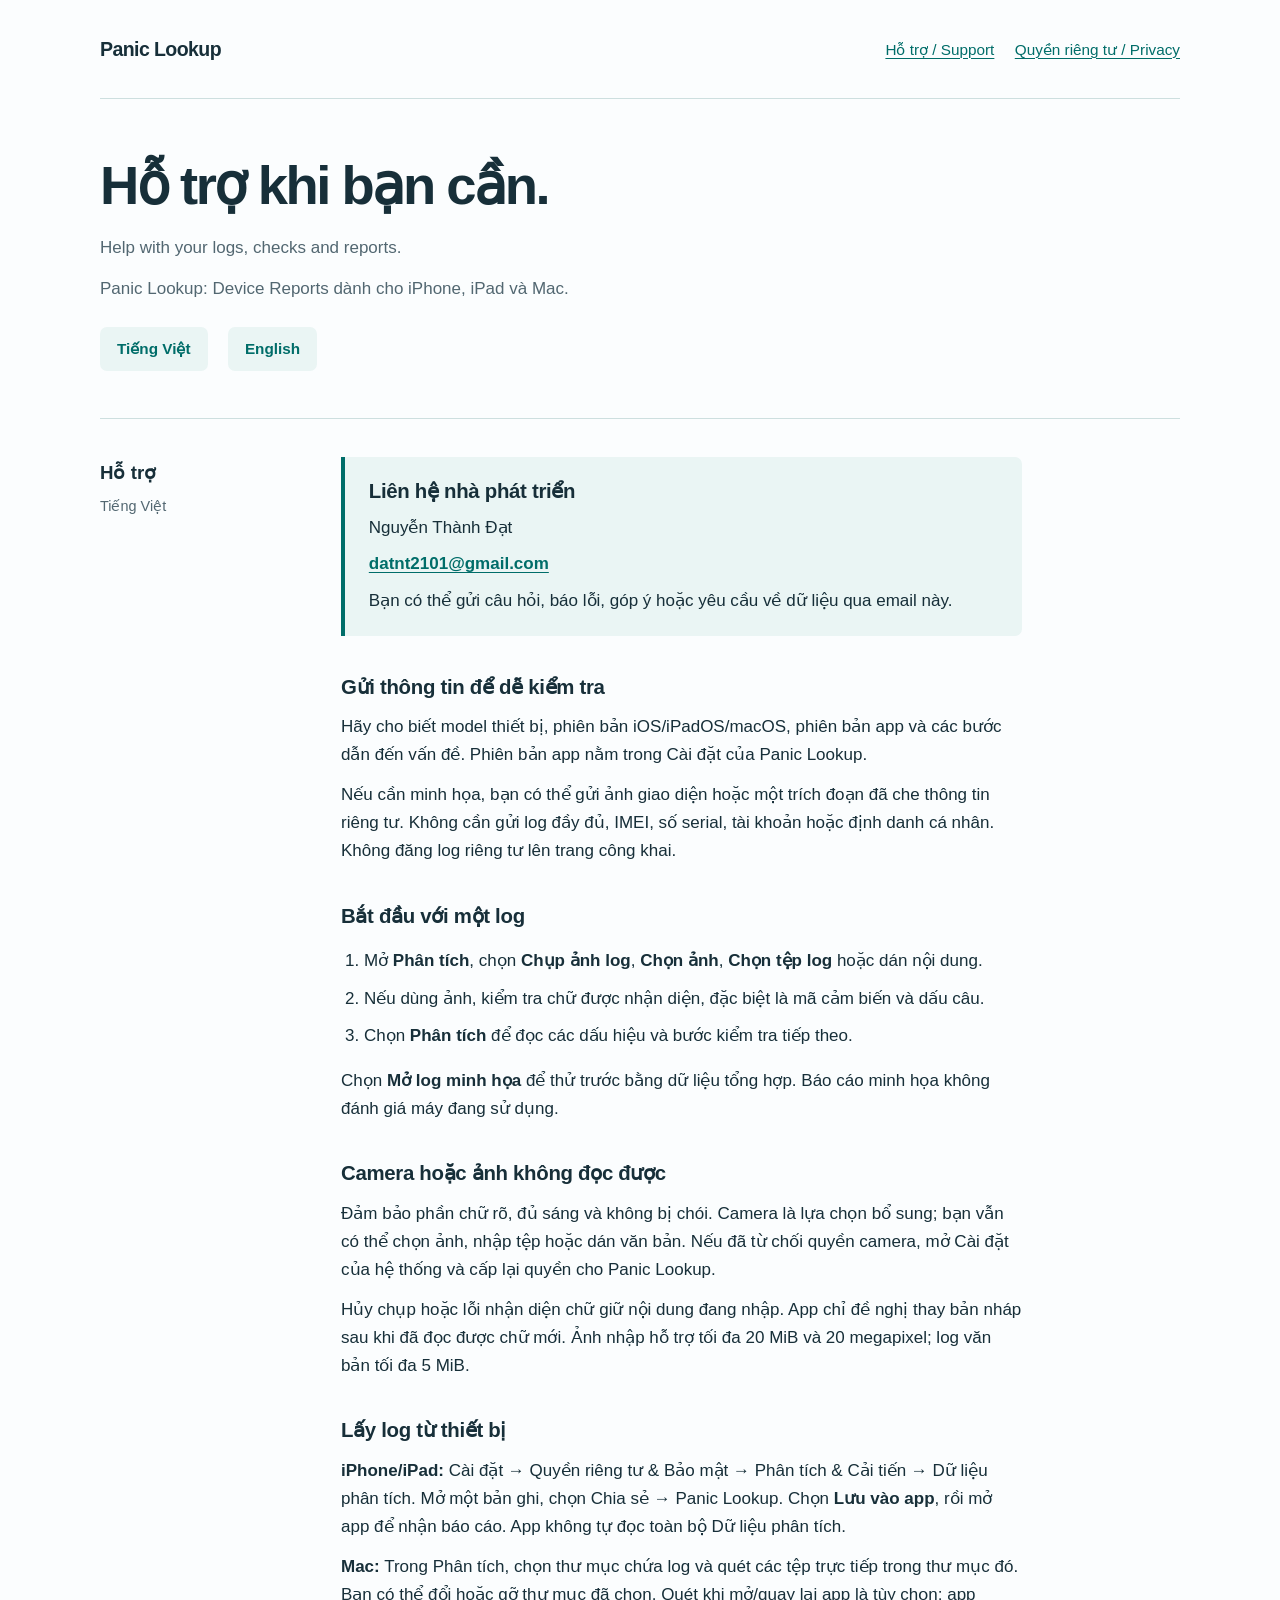
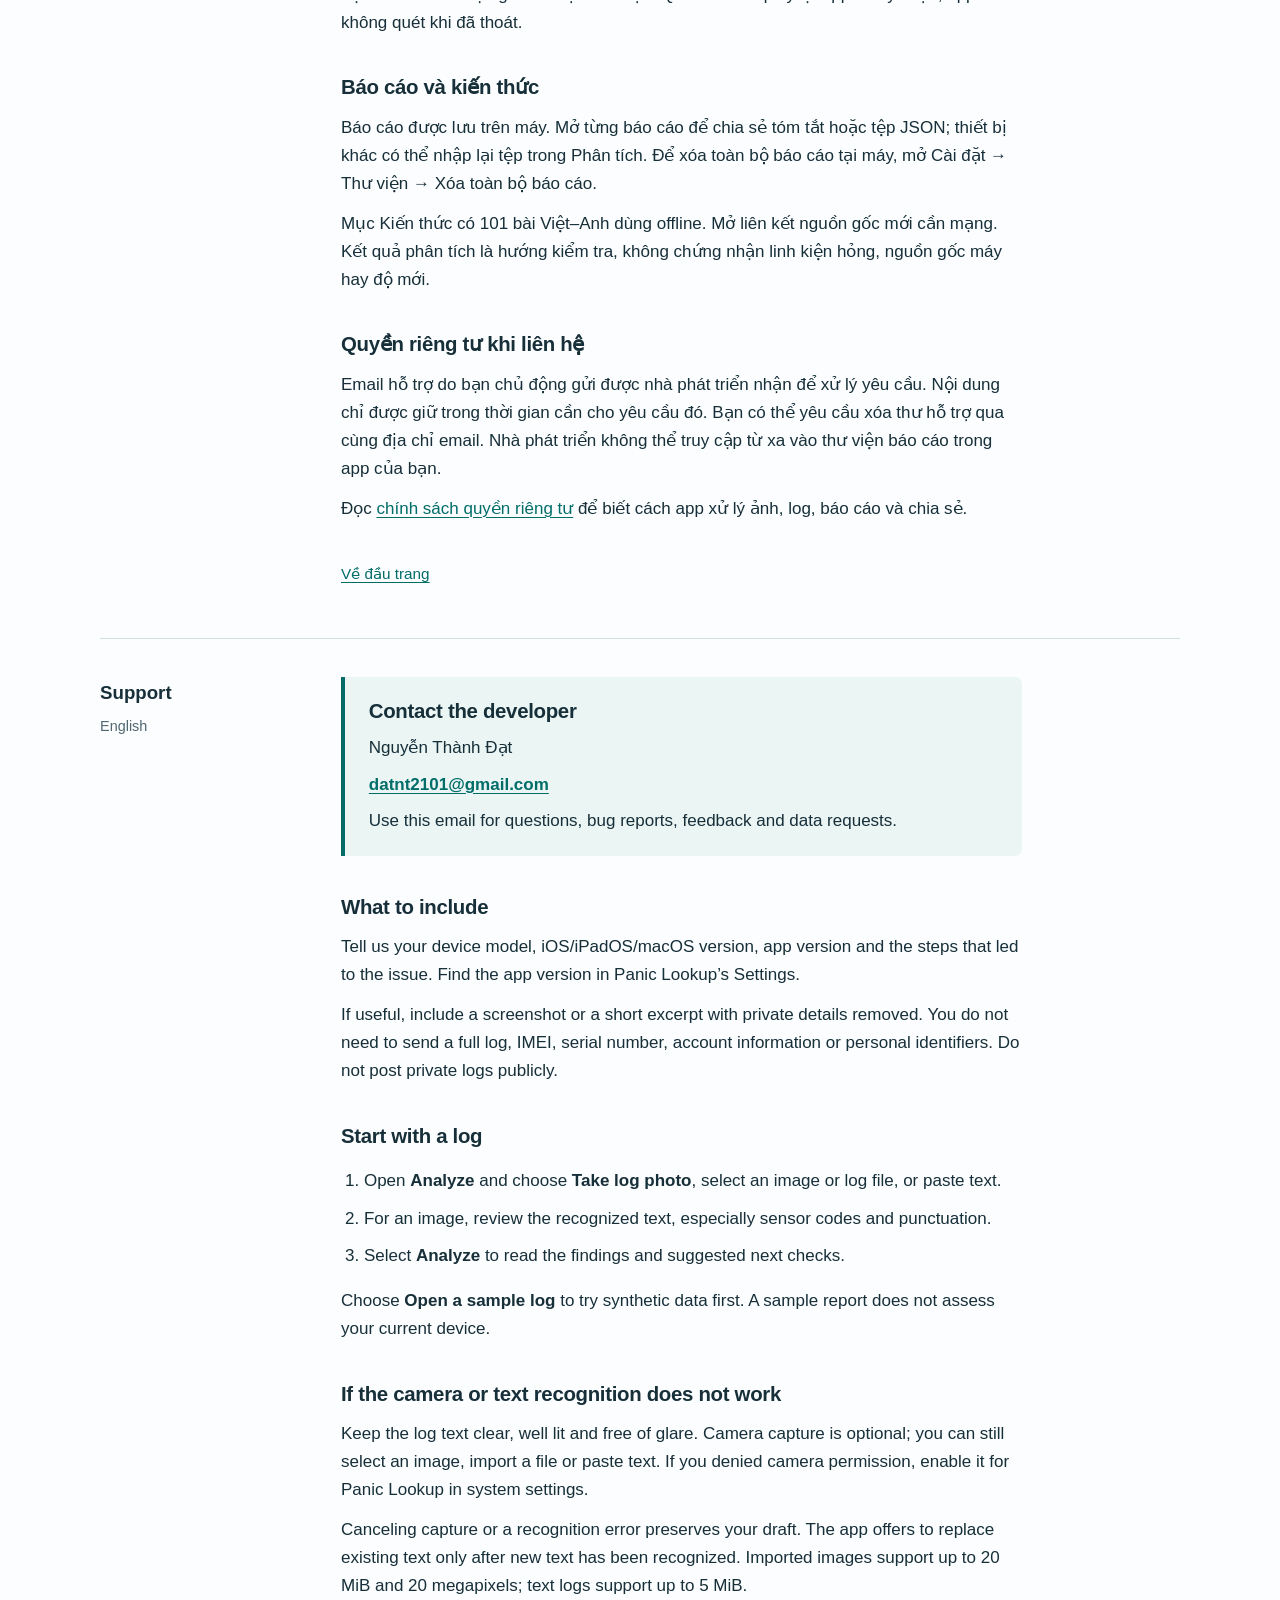
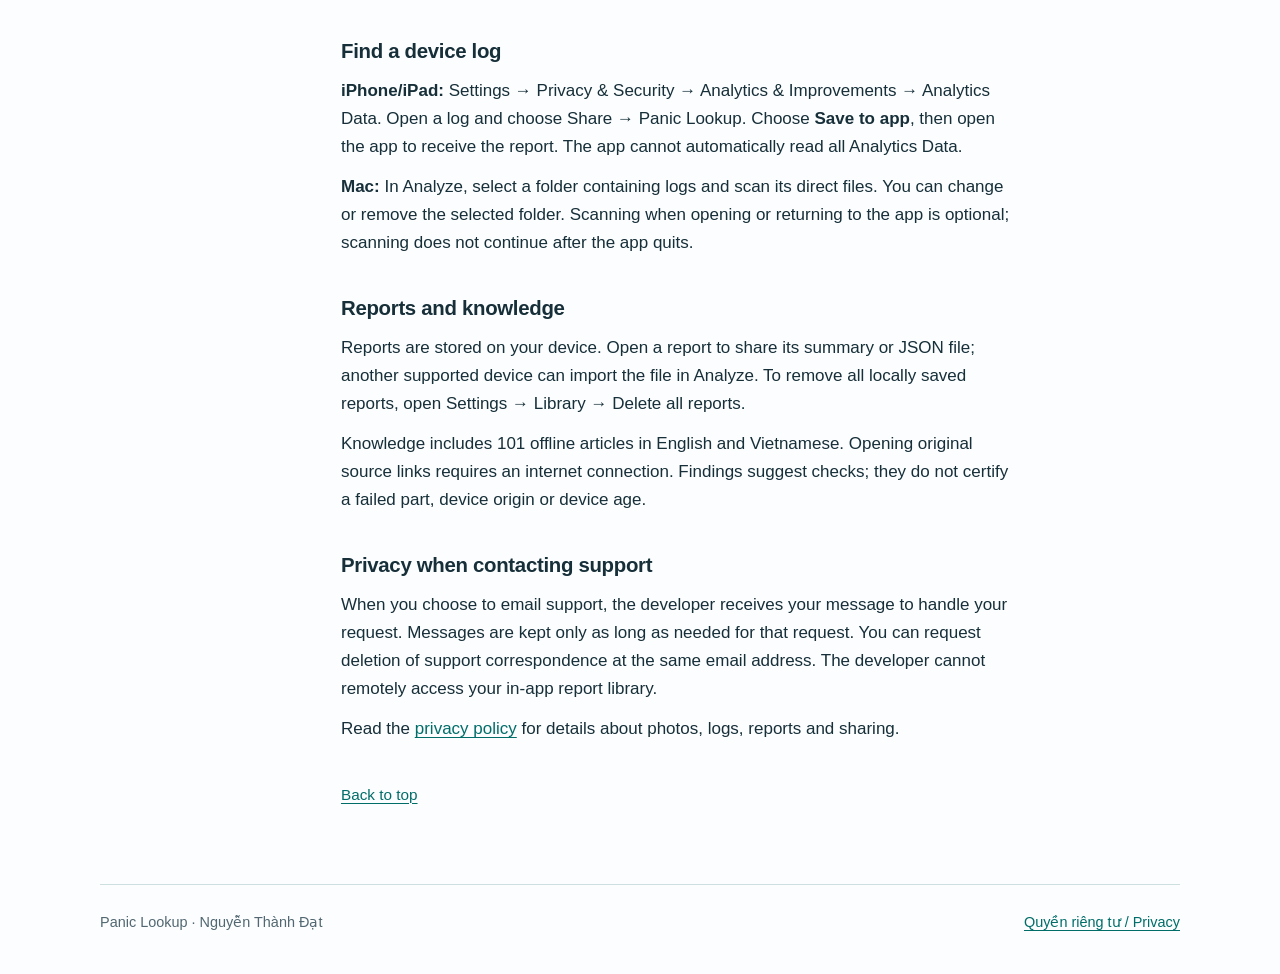
==== index.html @ 0c891363 "Publish app support and privacy policy" ====
<!doctype html>
<html lang="vi">
<head>
<meta charset="utf-8"><meta name="viewport" content="width=device-width,initial-scale=1">
<meta name="description" content="Hỗ trợ Panic Lookup cho iPhone, iPad và Mac. Help with local log analysis, camera OCR and device reports.">
<meta name="color-scheme" content="light dark">
<title>Panic Lookup — Hỗ trợ / Support</title>
<link rel="stylesheet" href="style.css">
</head>
<body id="top">
<a class="skip-link" href="#content">Đến nội dung / Skip to content</a>
<header class="site-header"><a class="brand" href="index.html">Panic Lookup</a><nav aria-label="Trang / Pages"><a href="index.html" aria-current="page">Hỗ trợ / Support</a><a href="privacy.html">Quyền riêng tư / Privacy</a></nav></header>
<main id="content">
<div class="intro"><h1>Hỗ trợ khi bạn cần.</h1><p lang="en">Help with your logs, checks and reports.</p><p>Panic Lookup: Device Reports dành cho iPhone, iPad và Mac.</p></div>
<nav class="languages" aria-label="Ngôn ngữ / Language"><a href="#vi" lang="vi" hreflang="vi">Tiếng Việt</a><a href="#en" lang="en" hreflang="en">English</a></nav>
<article class="document" id="vi" lang="vi" aria-labelledby="vi-title">
<div class="document-label"><h2 id="vi-title">Hỗ trợ</h2><p>Tiếng Việt</p></div>
<div class="document-content">
<section class="contact"><h3>Liên hệ nhà phát triển</h3><p>Nguyễn Thành Đạt</p><p><a href="mailto:datnt2101@gmail.com?subject=Panic%20Lookup%20support">datnt2101@gmail.com</a></p><p>Bạn có thể gửi câu hỏi, báo lỗi, góp ý hoặc yêu cầu về dữ liệu qua email này.</p></section>
<section><h3>Gửi thông tin để dễ kiểm tra</h3><p>Hãy cho biết model thiết bị, phiên bản iOS/iPadOS/macOS, phiên bản app và các bước dẫn đến vấn đề. Phiên bản app nằm trong Cài đặt của Panic Lookup.</p><p>Nếu cần minh họa, bạn có thể gửi ảnh giao diện hoặc một trích đoạn đã che thông tin riêng tư. Không cần gửi log đầy đủ, IMEI, số serial, tài khoản hoặc định danh cá nhân. Không đăng log riêng tư lên trang công khai.</p></section>
<section><h3>Bắt đầu với một log</h3><ol><li>Mở <strong>Phân tích</strong>, chọn <strong>Chụp ảnh log</strong>, <strong>Chọn ảnh</strong>, <strong>Chọn tệp log</strong> hoặc dán nội dung.</li><li>Nếu dùng ảnh, kiểm tra chữ được nhận diện, đặc biệt là mã cảm biến và dấu câu.</li><li>Chọn <strong>Phân tích</strong> để đọc các dấu hiệu và bước kiểm tra tiếp theo.</li></ol><p>Chọn <strong>Mở log minh họa</strong> để thử trước bằng dữ liệu tổng hợp. Báo cáo minh họa không đánh giá máy đang sử dụng.</p></section>
<section><h3>Camera hoặc ảnh không đọc được</h3><p>Đảm bảo phần chữ rõ, đủ sáng và không bị chói. Camera là lựa chọn bổ sung; bạn vẫn có thể chọn ảnh, nhập tệp hoặc dán văn bản. Nếu đã từ chối quyền camera, mở Cài đặt của hệ thống và cấp lại quyền cho Panic Lookup.</p><p>Hủy chụp hoặc lỗi nhận diện chữ giữ nội dung đang nhập. App chỉ đề nghị thay bản nháp sau khi đã đọc được chữ mới. Ảnh nhập hỗ trợ tối đa 20 MiB và 20 megapixel; log văn bản tối đa 5 MiB.</p></section>
<section><h3>Lấy log từ thiết bị</h3><p><strong>iPhone/iPad:</strong> Cài đặt → Quyền riêng tư &amp; Bảo mật → Phân tích &amp; Cải tiến → Dữ liệu phân tích. Mở một bản ghi, chọn Chia sẻ → Panic Lookup. Chọn <strong>Lưu vào app</strong>, rồi mở app để nhận báo cáo. App không tự đọc toàn bộ Dữ liệu phân tích.</p><p><strong>Mac:</strong> Trong Phân tích, chọn thư mục chứa log và quét các tệp trực tiếp trong thư mục đó. Bạn có thể đổi hoặc gỡ thư mục đã chọn. Quét khi mở/quay lại app là tùy chọn; app không quét khi đã thoát.</p></section>
<section><h3>Báo cáo và kiến thức</h3><p>Báo cáo được lưu trên máy. Mở từng báo cáo để chia sẻ tóm tắt hoặc tệp JSON; thiết bị khác có thể nhập lại tệp trong Phân tích. Để xóa toàn bộ báo cáo tại máy, mở Cài đặt → Thư viện → Xóa toàn bộ báo cáo.</p><p>Mục Kiến thức có 101 bài Việt–Anh dùng offline. Mở liên kết nguồn gốc mới cần mạng. Kết quả phân tích là hướng kiểm tra, không chứng nhận linh kiện hỏng, nguồn gốc máy hay độ mới.</p></section>
<section><h3>Quyền riêng tư khi liên hệ</h3><p>Email hỗ trợ do bạn chủ động gửi được nhà phát triển nhận để xử lý yêu cầu. Nội dung chỉ được giữ trong thời gian cần cho yêu cầu đó. Bạn có thể yêu cầu xóa thư hỗ trợ qua cùng địa chỉ email. Nhà phát triển không thể truy cập từ xa vào thư viện báo cáo trong app của bạn.</p><p>Đọc <a href="privacy.html#vi">chính sách quyền riêng tư</a> để biết cách app xử lý ảnh, log, báo cáo và chia sẻ.</p></section>
<a class="back-top" href="#top">Về đầu trang</a>
</div></article>
<article class="document" id="en" lang="en" aria-labelledby="en-title">
<div class="document-label"><h2 id="en-title">Support</h2><p>English</p></div>
<div class="document-content">
<section class="contact"><h3>Contact the developer</h3><p>Nguyễn Thành Đạt</p><p><a href="mailto:datnt2101@gmail.com?subject=Panic%20Lookup%20support">datnt2101@gmail.com</a></p><p>Use this email for questions, bug reports, feedback and data requests.</p></section>
<section><h3>What to include</h3><p>Tell us your device model, iOS/iPadOS/macOS version, app version and the steps that led to the issue. Find the app version in Panic Lookup’s Settings.</p><p>If useful, include a screenshot or a short excerpt with private details removed. You do not need to send a full log, IMEI, serial number, account information or personal identifiers. Do not post private logs publicly.</p></section>
<section><h3>Start with a log</h3><ol><li>Open <strong>Analyze</strong> and choose <strong>Take log photo</strong>, select an image or log file, or paste text.</li><li>For an image, review the recognized text, especially sensor codes and punctuation.</li><li>Select <strong>Analyze</strong> to read the findings and suggested next checks.</li></ol><p>Choose <strong>Open a sample log</strong> to try synthetic data first. A sample report does not assess your current device.</p></section>
<section><h3>If the camera or text recognition does not work</h3><p>Keep the log text clear, well lit and free of glare. Camera capture is optional; you can still select an image, import a file or paste text. If you denied camera permission, enable it for Panic Lookup in system settings.</p><p>Canceling capture or a recognition error preserves your draft. The app offers to replace existing text only after new text has been recognized. Imported images support up to 20 MiB and 20 megapixels; text logs support up to 5 MiB.</p></section>
<section><h3>Find a device log</h3><p><strong>iPhone/iPad:</strong> Settings → Privacy &amp; Security → Analytics &amp; Improvements → Analytics Data. Open a log and choose Share → Panic Lookup. Choose <strong>Save to app</strong>, then open the app to receive the report. The app cannot automatically read all Analytics Data.</p><p><strong>Mac:</strong> In Analyze, select a folder containing logs and scan its direct files. You can change or remove the selected folder. Scanning when opening or returning to the app is optional; scanning does not continue after the app quits.</p></section>
<section><h3>Reports and knowledge</h3><p>Reports are stored on your device. Open a report to share its summary or JSON file; another supported device can import the file in Analyze. To remove all locally saved reports, open Settings → Library → Delete all reports.</p><p>Knowledge includes 101 offline articles in English and Vietnamese. Opening original source links requires an internet connection. Findings suggest checks; they do not certify a failed part, device origin or device age.</p></section>
<section><h3>Privacy when contacting support</h3><p>When you choose to email support, the developer receives your message to handle your request. Messages are kept only as long as needed for that request. You can request deletion of support correspondence at the same email address. The developer cannot remotely access your in-app report library.</p><p>Read the <a href="privacy.html#en">privacy policy</a> for details about photos, logs, reports and sharing.</p></section>
<a class="back-top" href="#top">Back to top</a>
</div></article>
</main>
<footer class="site-footer"><p>Panic Lookup · Nguyễn Thành Đạt</p><p><a href="privacy.html">Quyền riêng tư / Privacy</a></p></footer>
</body></html>
---- style.css ----
:root{color-scheme:light dark;--paper:#fbfdfe;--ink:#172f39;--muted:#526771;--accent:#006d69;--soft:#eaf5f4;--line:#cddfdf;--focus:#b85a00;font-family:-apple-system,BlinkMacSystemFont,"Segoe UI",sans-serif;font-size:17px;line-height:1.65}
*{box-sizing:border-box}html{scroll-padding-top:1.5rem}body{margin:0;background:var(--paper);color:var(--ink)}a{color:var(--accent);text-decoration-thickness:.08em;text-underline-offset:.2em;overflow-wrap:anywhere}a:hover{text-decoration-thickness:.14em}a:focus-visible{outline:3px solid var(--focus);outline-offset:5px;border-radius:2px}.skip-link{position:absolute;top:-6rem;left:1rem;padding:.7rem 1rem;background:var(--paper);z-index:3}.skip-link:focus{top:1rem}.site-header,main,.site-footer{width:min(100% - 3rem,1080px);margin-inline:auto}.site-header{display:flex;gap:1.5rem;align-items:center;justify-content:space-between;padding-block:1.6rem;border-bottom:1px solid var(--line)}.brand{font-size:1.15rem;font-weight:700;letter-spacing:-.03em;text-decoration:none;color:var(--ink)}nav{display:flex;flex-wrap:wrap;gap:.5rem 1.2rem}nav a{display:inline-flex;align-items:center;min-height:44px;font-size:.9rem}main{padding-block:3.3rem 4rem}.intro{max-width:720px}.intro h1{font-size:clamp(2rem,4.5vw,3.2rem);font-weight:700;letter-spacing:-.045em;line-height:1.13;margin:0 0 1rem}.intro p{max-width:65ch;color:var(--muted);margin-block:.75rem}.languages{margin-block:1.4rem 2.8rem}.languages a{background:var(--soft);padding:.35rem 1rem;border-radius:7px;text-decoration:none;font-weight:600}.document{display:grid;grid-template-columns:190px minmax(0,1fr);gap:3rem;border-top:1px solid var(--line);padding-top:2.2rem;margin-top:2.5rem}.document-label h2{font-size:1.1rem;line-height:1.4;margin:.2rem 0 .5rem}.document-label p{font-size:.85rem;color:var(--muted);margin:0}.document-content{max-width:72ch}.document-content>section+section{margin-top:2.2rem}.document-content h3{font-size:1.2rem;line-height:1.35;letter-spacing:-.015em;margin:0 0 .7rem}.document-content p{margin:.7rem 0}.document-content ul,.document-content ol{padding-left:1.35rem}.document-content li+li{margin-top:.55rem}.contact{padding:1.25rem 1.4rem;background:var(--soft);border-inline-start:4px solid var(--accent);border-radius:0 7px 7px 0}.contact h3{margin:0}.contact p{margin:.5rem 0 0}.contact a{font-weight:650}.note{color:var(--muted);font-size:.92rem}.site-footer{border-top:1px solid var(--line);padding-block:1.5rem 2.3rem;display:flex;justify-content:space-between;flex-wrap:wrap;gap:.5rem 1rem;font-size:.85rem;color:var(--muted)}.site-footer p{margin:0}.back-top{display:inline-flex;align-items:center;min-height:44px;font-size:.9rem;margin-top:1rem}code{font-family:ui-monospace,SFMono-Regular,Consolas,monospace;font-size:.88em;background:var(--soft);border-radius:3px;padding:.1rem .25rem;overflow-wrap:anywhere}
@media(max-width:680px){.site-header,main,.site-footer{width:calc(100% - 2rem)}.site-header{align-items:flex-start;flex-direction:column;gap:.4rem;padding-block:1rem}.site-header nav{gap:0 1rem}main{padding-top:2.2rem}.document{grid-template-columns:1fr;gap:1.5rem;padding-top:1.8rem}.document-label{padding-bottom:.8rem;border-bottom:1px solid var(--line)}.languages{margin-bottom:2rem}.intro h1{font-size:2.2rem}.contact{padding:1rem}}
@media(prefers-color-scheme:dark){:root{--paper:#102328;--ink:#e8f2f3;--muted:#b1c7cd;--accent:#80d9d0;--soft:#19383e;--line:#365057;--focus:#ffd08a}}
@media print{.site-header nav,.languages,.back-top,.skip-link{display:none}:root{color-scheme:light}body{background:white;color:black}main{padding-top:1rem}.document{display:block}.document-label{margin-bottom:1rem}.contact{border:1px solid #777}.site-header,main,.site-footer{width:100%}a{color:inherit}}
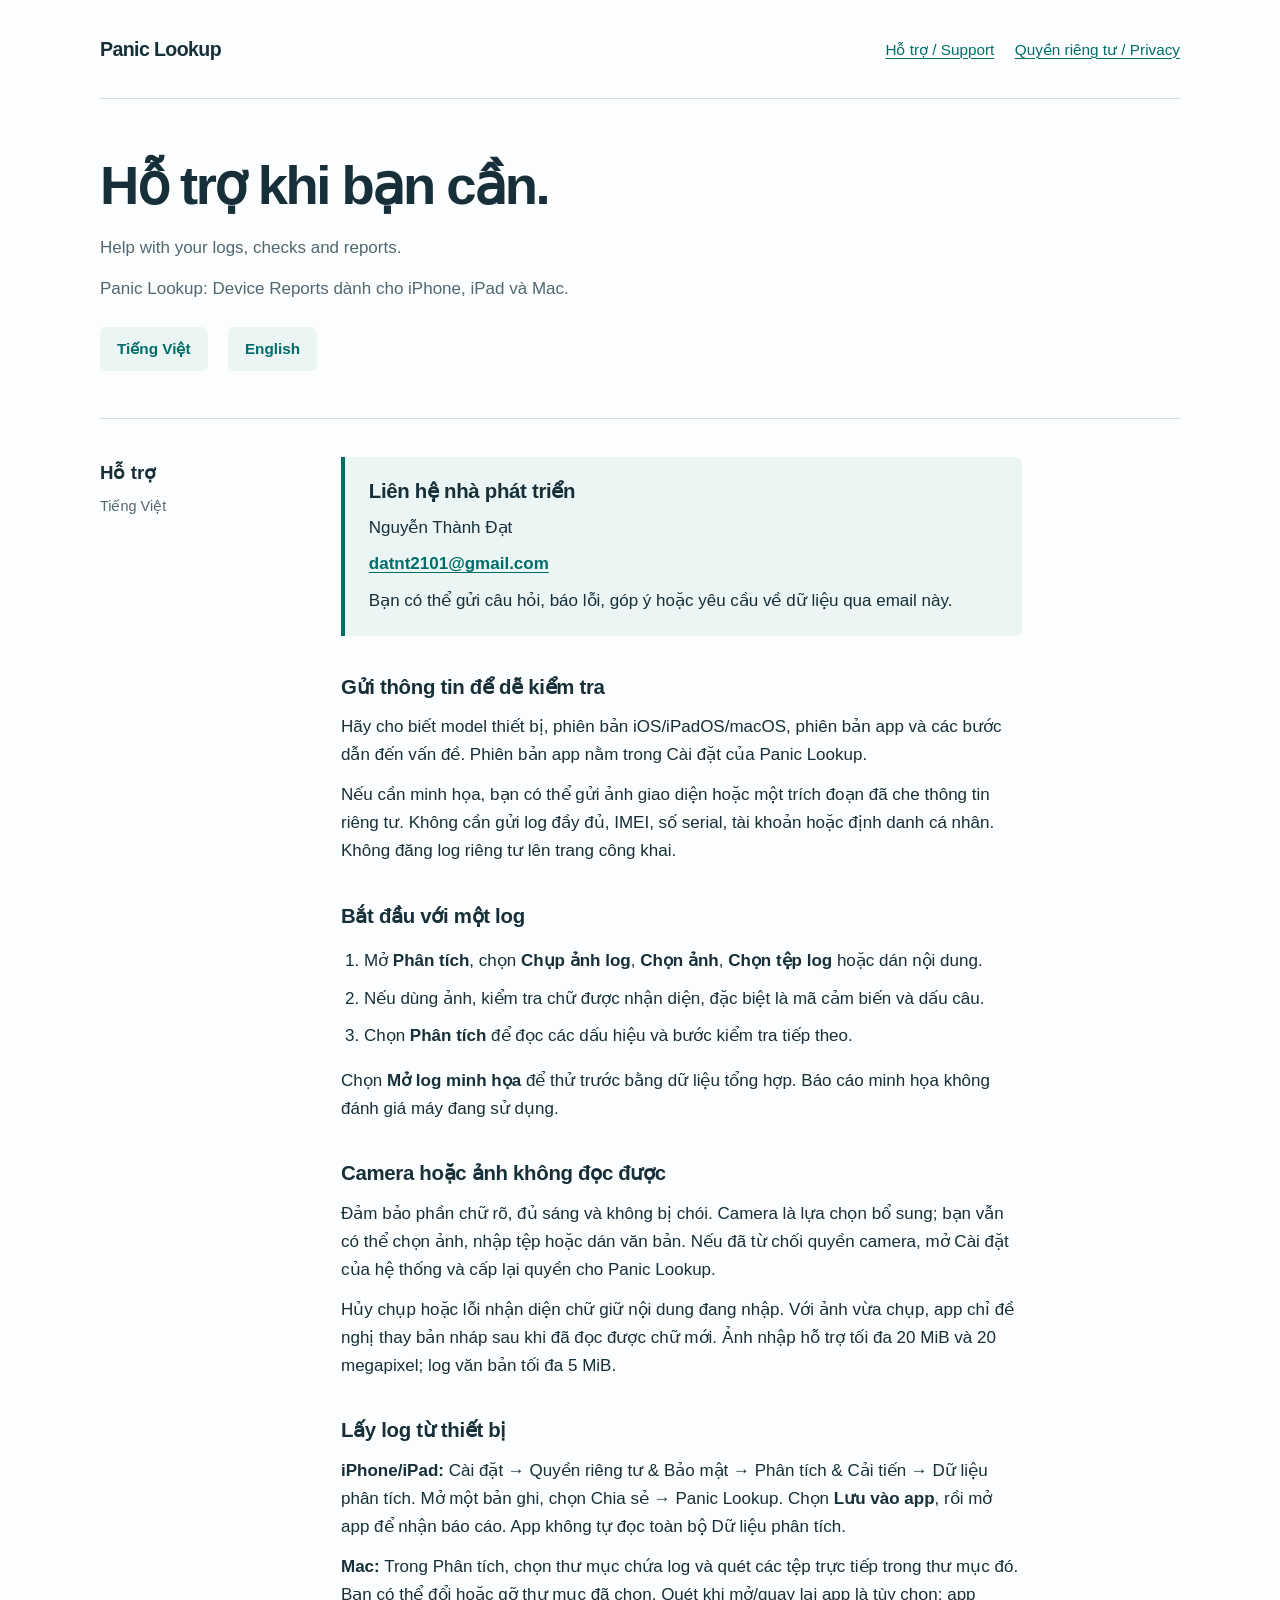
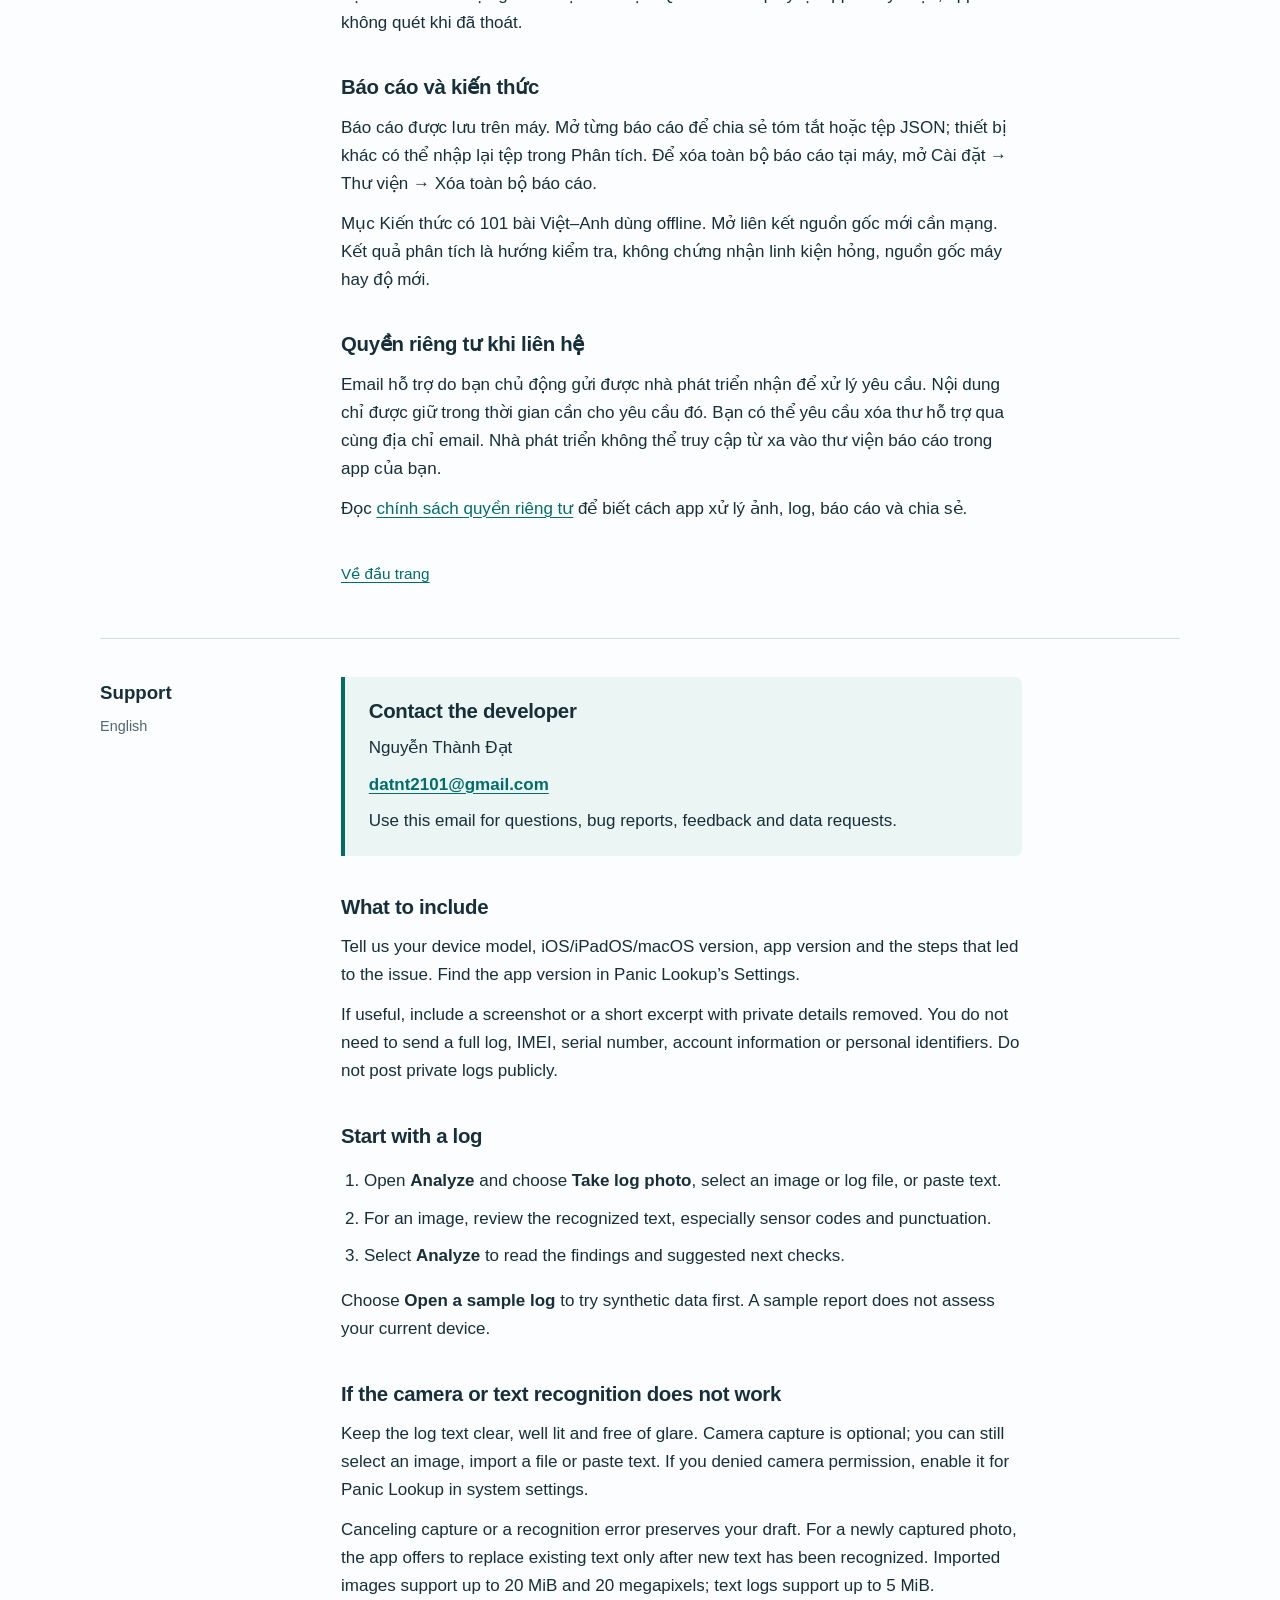
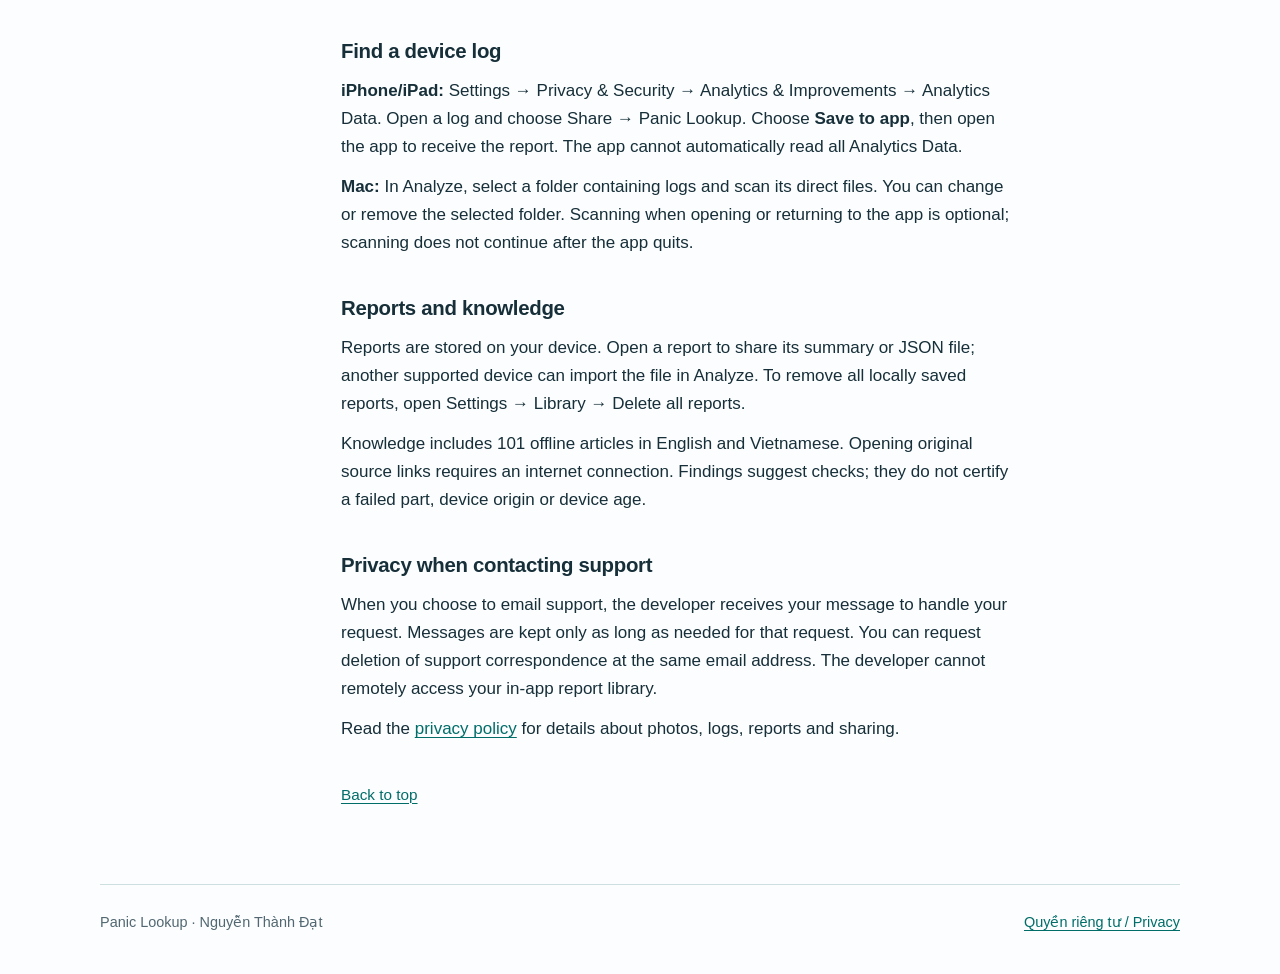
==== commit e1ffd600: "Clarify camera draft confirmation and scan-history retention" ====
--- a/index.html
+++ b/index.html
@@ -19,7 +19,7 @@
 <section class="contact"><h3>Liên hệ nhà phát triển</h3><p>Nguyễn Thành Đạt</p><p><a href="mailto:datnt2101@gmail.com?subject=Panic%20Lookup%20support">datnt2101@gmail.com</a></p><p>Bạn có thể gửi câu hỏi, báo lỗi, góp ý hoặc yêu cầu về dữ liệu qua email này.</p></section>
 <section><h3>Gửi thông tin để dễ kiểm tra</h3><p>Hãy cho biết model thiết bị, phiên bản iOS/iPadOS/macOS, phiên bản app và các bước dẫn đến vấn đề. Phiên bản app nằm trong Cài đặt của Panic Lookup.</p><p>Nếu cần minh họa, bạn có thể gửi ảnh giao diện hoặc một trích đoạn đã che thông tin riêng tư. Không cần gửi log đầy đủ, IMEI, số serial, tài khoản hoặc định danh cá nhân. Không đăng log riêng tư lên trang công khai.</p></section>
 <section><h3>Bắt đầu với một log</h3><ol><li>Mở <strong>Phân tích</strong>, chọn <strong>Chụp ảnh log</strong>, <strong>Chọn ảnh</strong>, <strong>Chọn tệp log</strong> hoặc dán nội dung.</li><li>Nếu dùng ảnh, kiểm tra chữ được nhận diện, đặc biệt là mã cảm biến và dấu câu.</li><li>Chọn <strong>Phân tích</strong> để đọc các dấu hiệu và bước kiểm tra tiếp theo.</li></ol><p>Chọn <strong>Mở log minh họa</strong> để thử trước bằng dữ liệu tổng hợp. Báo cáo minh họa không đánh giá máy đang sử dụng.</p></section>
-<section><h3>Camera hoặc ảnh không đọc được</h3><p>Đảm bảo phần chữ rõ, đủ sáng và không bị chói. Camera là lựa chọn bổ sung; bạn vẫn có thể chọn ảnh, nhập tệp hoặc dán văn bản. Nếu đã từ chối quyền camera, mở Cài đặt của hệ thống và cấp lại quyền cho Panic Lookup.</p><p>Hủy chụp hoặc lỗi nhận diện chữ giữ nội dung đang nhập. App chỉ đề nghị thay bản nháp sau khi đã đọc được chữ mới. Ảnh nhập hỗ trợ tối đa 20 MiB và 20 megapixel; log văn bản tối đa 5 MiB.</p></section>
+<section><h3>Camera hoặc ảnh không đọc được</h3><p>Đảm bảo phần chữ rõ, đủ sáng và không bị chói. Camera là lựa chọn bổ sung; bạn vẫn có thể chọn ảnh, nhập tệp hoặc dán văn bản. Nếu đã từ chối quyền camera, mở Cài đặt của hệ thống và cấp lại quyền cho Panic Lookup.</p><p>Hủy chụp hoặc lỗi nhận diện chữ giữ nội dung đang nhập. Với ảnh vừa chụp, app chỉ đề nghị thay bản nháp sau khi đã đọc được chữ mới. Ảnh nhập hỗ trợ tối đa 20 MiB và 20 megapixel; log văn bản tối đa 5 MiB.</p></section>
 <section><h3>Lấy log từ thiết bị</h3><p><strong>iPhone/iPad:</strong> Cài đặt → Quyền riêng tư &amp; Bảo mật → Phân tích &amp; Cải tiến → Dữ liệu phân tích. Mở một bản ghi, chọn Chia sẻ → Panic Lookup. Chọn <strong>Lưu vào app</strong>, rồi mở app để nhận báo cáo. App không tự đọc toàn bộ Dữ liệu phân tích.</p><p><strong>Mac:</strong> Trong Phân tích, chọn thư mục chứa log và quét các tệp trực tiếp trong thư mục đó. Bạn có thể đổi hoặc gỡ thư mục đã chọn. Quét khi mở/quay lại app là tùy chọn; app không quét khi đã thoát.</p></section>
 <section><h3>Báo cáo và kiến thức</h3><p>Báo cáo được lưu trên máy. Mở từng báo cáo để chia sẻ tóm tắt hoặc tệp JSON; thiết bị khác có thể nhập lại tệp trong Phân tích. Để xóa toàn bộ báo cáo tại máy, mở Cài đặt → Thư viện → Xóa toàn bộ báo cáo.</p><p>Mục Kiến thức có 101 bài Việt–Anh dùng offline. Mở liên kết nguồn gốc mới cần mạng. Kết quả phân tích là hướng kiểm tra, không chứng nhận linh kiện hỏng, nguồn gốc máy hay độ mới.</p></section>
 <section><h3>Quyền riêng tư khi liên hệ</h3><p>Email hỗ trợ do bạn chủ động gửi được nhà phát triển nhận để xử lý yêu cầu. Nội dung chỉ được giữ trong thời gian cần cho yêu cầu đó. Bạn có thể yêu cầu xóa thư hỗ trợ qua cùng địa chỉ email. Nhà phát triển không thể truy cập từ xa vào thư viện báo cáo trong app của bạn.</p><p>Đọc <a href="privacy.html#vi">chính sách quyền riêng tư</a> để biết cách app xử lý ảnh, log, báo cáo và chia sẻ.</p></section>
@@ -31,7 +31,7 @@
 <section class="contact"><h3>Contact the developer</h3><p>Nguyễn Thành Đạt</p><p><a href="mailto:datnt2101@gmail.com?subject=Panic%20Lookup%20support">datnt2101@gmail.com</a></p><p>Use this email for questions, bug reports, feedback and data requests.</p></section>
 <section><h3>What to include</h3><p>Tell us your device model, iOS/iPadOS/macOS version, app version and the steps that led to the issue. Find the app version in Panic Lookup’s Settings.</p><p>If useful, include a screenshot or a short excerpt with private details removed. You do not need to send a full log, IMEI, serial number, account information or personal identifiers. Do not post private logs publicly.</p></section>
 <section><h3>Start with a log</h3><ol><li>Open <strong>Analyze</strong> and choose <strong>Take log photo</strong>, select an image or log file, or paste text.</li><li>For an image, review the recognized text, especially sensor codes and punctuation.</li><li>Select <strong>Analyze</strong> to read the findings and suggested next checks.</li></ol><p>Choose <strong>Open a sample log</strong> to try synthetic data first. A sample report does not assess your current device.</p></section>
-<section><h3>If the camera or text recognition does not work</h3><p>Keep the log text clear, well lit and free of glare. Camera capture is optional; you can still select an image, import a file or paste text. If you denied camera permission, enable it for Panic Lookup in system settings.</p><p>Canceling capture or a recognition error preserves your draft. The app offers to replace existing text only after new text has been recognized. Imported images support up to 20 MiB and 20 megapixels; text logs support up to 5 MiB.</p></section>
+<section><h3>If the camera or text recognition does not work</h3><p>Keep the log text clear, well lit and free of glare. Camera capture is optional; you can still select an image, import a file or paste text. If you denied camera permission, enable it for Panic Lookup in system settings.</p><p>Canceling capture or a recognition error preserves your draft. For a newly captured photo, the app offers to replace existing text only after new text has been recognized. Imported images support up to 20 MiB and 20 megapixels; text logs support up to 5 MiB.</p></section>
 <section><h3>Find a device log</h3><p><strong>iPhone/iPad:</strong> Settings → Privacy &amp; Security → Analytics &amp; Improvements → Analytics Data. Open a log and choose Share → Panic Lookup. Choose <strong>Save to app</strong>, then open the app to receive the report. The app cannot automatically read all Analytics Data.</p><p><strong>Mac:</strong> In Analyze, select a folder containing logs and scan its direct files. You can change or remove the selected folder. Scanning when opening or returning to the app is optional; scanning does not continue after the app quits.</p></section>
 <section><h3>Reports and knowledge</h3><p>Reports are stored on your device. Open a report to share its summary or JSON file; another supported device can import the file in Analyze. To remove all locally saved reports, open Settings → Library → Delete all reports.</p><p>Knowledge includes 101 offline articles in English and Vietnamese. Opening original source links requires an internet connection. Findings suggest checks; they do not certify a failed part, device origin or device age.</p></section>
 <section><h3>Privacy when contacting support</h3><p>When you choose to email support, the developer receives your message to handle your request. Messages are kept only as long as needed for that request. You can request deletion of support correspondence at the same email address. The developer cannot remotely access your in-app report library.</p><p>Read the <a href="privacy.html#en">privacy policy</a> for details about photos, logs, reports and sharing.</p></section>
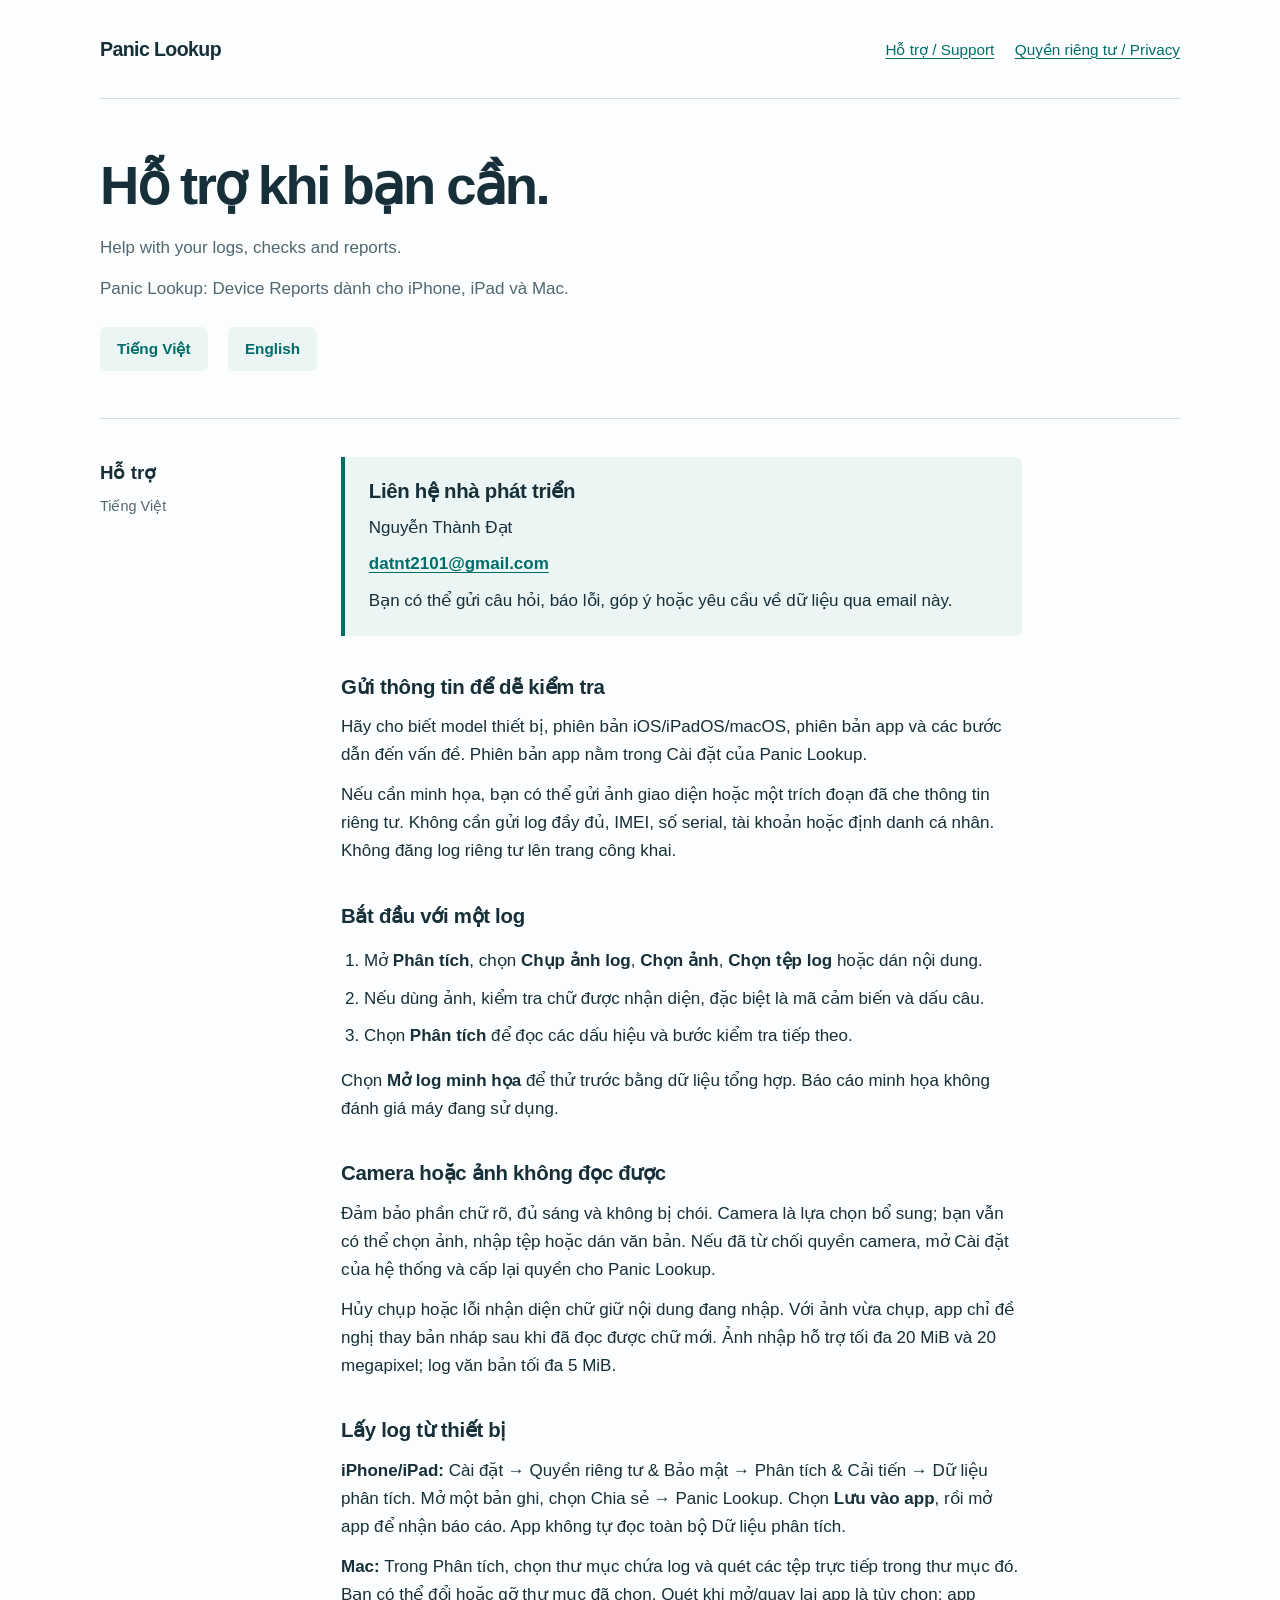
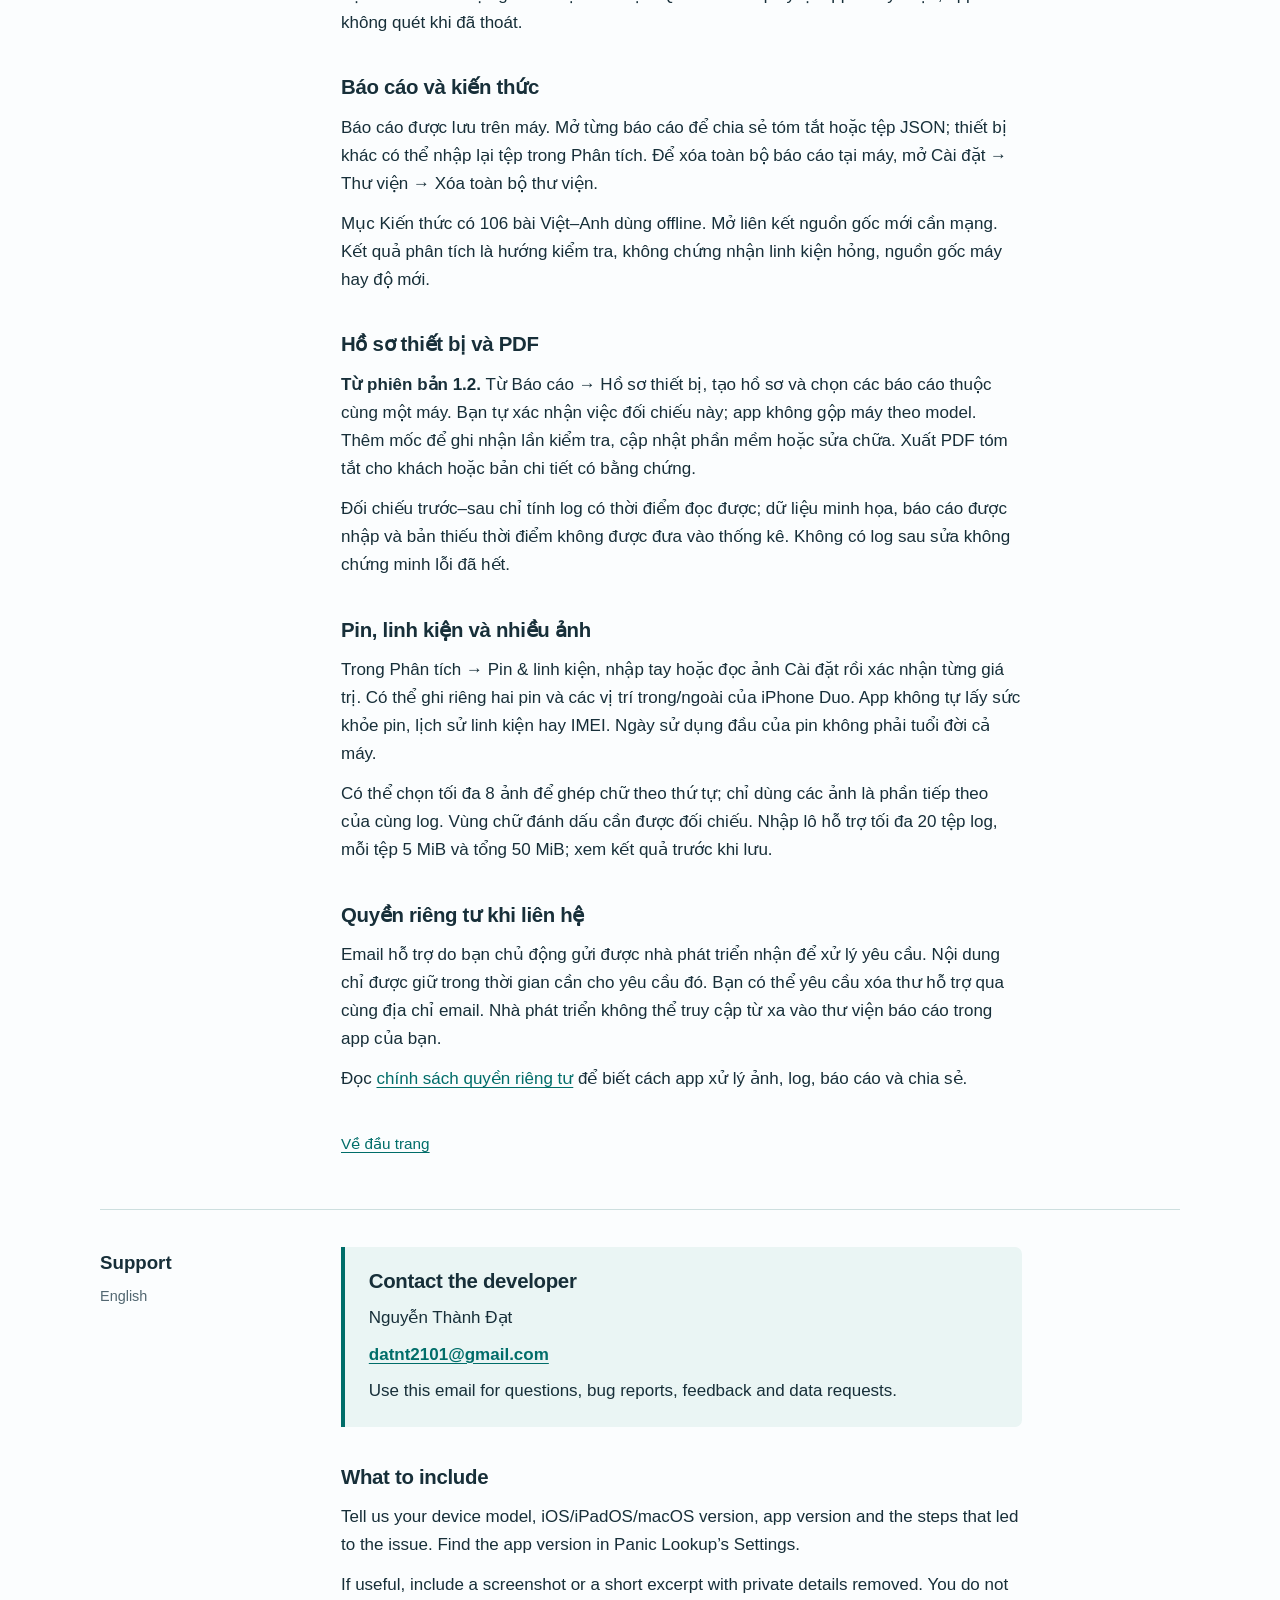
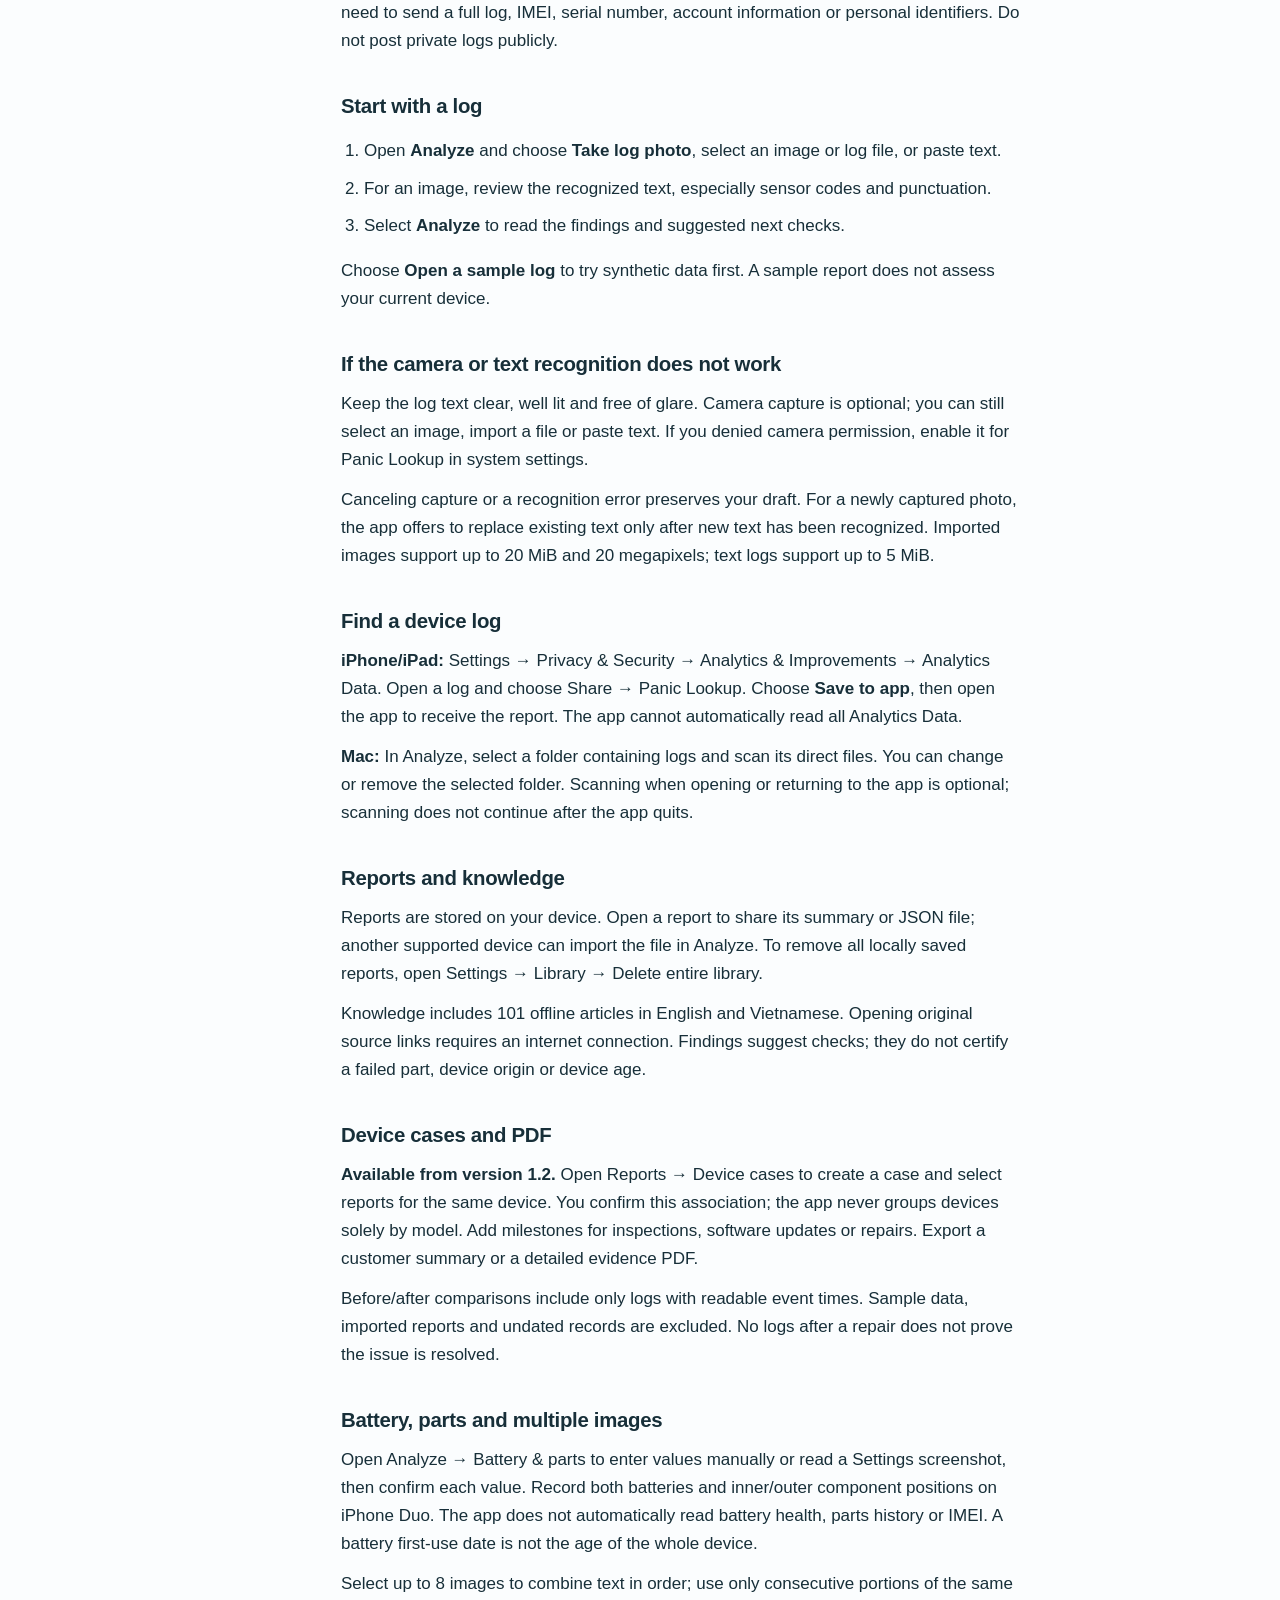
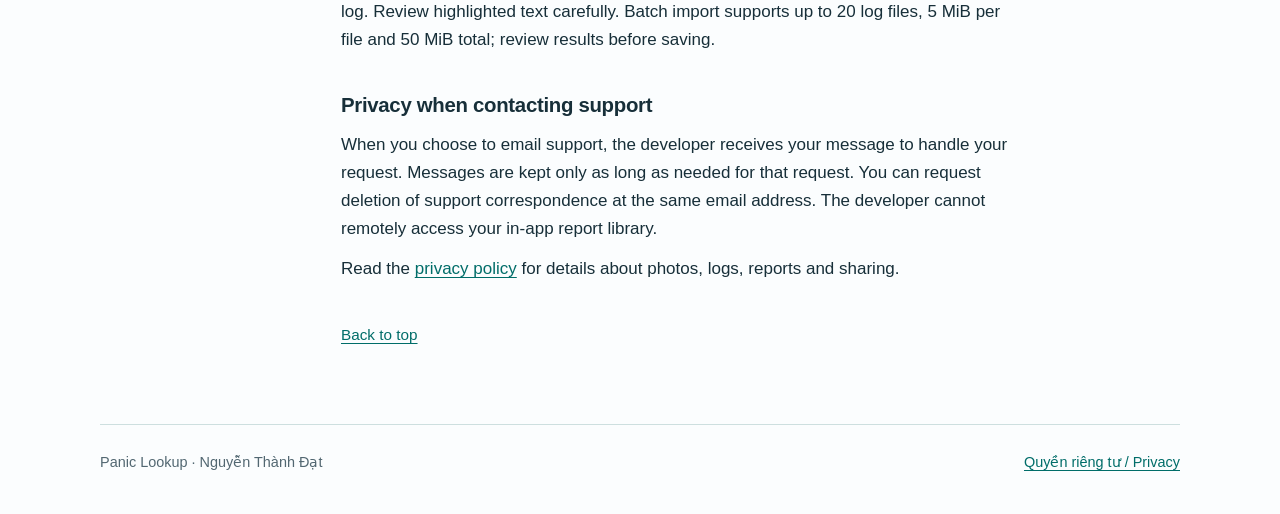
==== commit 09a035a6: "Document local device cases and evidence reports in version 1.2" ====
--- a/index.html
+++ b/index.html
@@ -21,7 +21,8 @@
 <section><h3>Bắt đầu với một log</h3><ol><li>Mở <strong>Phân tích</strong>, chọn <strong>Chụp ảnh log</strong>, <strong>Chọn ảnh</strong>, <strong>Chọn tệp log</strong> hoặc dán nội dung.</li><li>Nếu dùng ảnh, kiểm tra chữ được nhận diện, đặc biệt là mã cảm biến và dấu câu.</li><li>Chọn <strong>Phân tích</strong> để đọc các dấu hiệu và bước kiểm tra tiếp theo.</li></ol><p>Chọn <strong>Mở log minh họa</strong> để thử trước bằng dữ liệu tổng hợp. Báo cáo minh họa không đánh giá máy đang sử dụng.</p></section>
 <section><h3>Camera hoặc ảnh không đọc được</h3><p>Đảm bảo phần chữ rõ, đủ sáng và không bị chói. Camera là lựa chọn bổ sung; bạn vẫn có thể chọn ảnh, nhập tệp hoặc dán văn bản. Nếu đã từ chối quyền camera, mở Cài đặt của hệ thống và cấp lại quyền cho Panic Lookup.</p><p>Hủy chụp hoặc lỗi nhận diện chữ giữ nội dung đang nhập. Với ảnh vừa chụp, app chỉ đề nghị thay bản nháp sau khi đã đọc được chữ mới. Ảnh nhập hỗ trợ tối đa 20 MiB và 20 megapixel; log văn bản tối đa 5 MiB.</p></section>
 <section><h3>Lấy log từ thiết bị</h3><p><strong>iPhone/iPad:</strong> Cài đặt → Quyền riêng tư &amp; Bảo mật → Phân tích &amp; Cải tiến → Dữ liệu phân tích. Mở một bản ghi, chọn Chia sẻ → Panic Lookup. Chọn <strong>Lưu vào app</strong>, rồi mở app để nhận báo cáo. App không tự đọc toàn bộ Dữ liệu phân tích.</p><p><strong>Mac:</strong> Trong Phân tích, chọn thư mục chứa log và quét các tệp trực tiếp trong thư mục đó. Bạn có thể đổi hoặc gỡ thư mục đã chọn. Quét khi mở/quay lại app là tùy chọn; app không quét khi đã thoát.</p></section>
-<section><h3>Báo cáo và kiến thức</h3><p>Báo cáo được lưu trên máy. Mở từng báo cáo để chia sẻ tóm tắt hoặc tệp JSON; thiết bị khác có thể nhập lại tệp trong Phân tích. Để xóa toàn bộ báo cáo tại máy, mở Cài đặt → Thư viện → Xóa toàn bộ báo cáo.</p><p>Mục Kiến thức có 101 bài Việt–Anh dùng offline. Mở liên kết nguồn gốc mới cần mạng. Kết quả phân tích là hướng kiểm tra, không chứng nhận linh kiện hỏng, nguồn gốc máy hay độ mới.</p></section>
+<section><h3>Báo cáo và kiến thức</h3><p>Báo cáo được lưu trên máy. Mở từng báo cáo để chia sẻ tóm tắt hoặc tệp JSON; thiết bị khác có thể nhập lại tệp trong Phân tích. Để xóa toàn bộ báo cáo tại máy, mở Cài đặt → Thư viện → Xóa toàn bộ thư viện.</p><p>Mục Kiến thức có 106 bài Việt–Anh dùng offline. Mở liên kết nguồn gốc mới cần mạng. Kết quả phân tích là hướng kiểm tra, không chứng nhận linh kiện hỏng, nguồn gốc máy hay độ mới.</p></section>
+<section><h3>Hồ sơ thiết bị và PDF</h3><p><strong>Từ phiên bản 1.2.</strong> Từ Báo cáo → Hồ sơ thiết bị, tạo hồ sơ và chọn các báo cáo thuộc cùng một máy. Bạn tự xác nhận việc đối chiếu này; app không gộp máy theo model. Thêm mốc để ghi nhận lần kiểm tra, cập nhật phần mềm hoặc sửa chữa. Xuất PDF tóm tắt cho khách hoặc bản chi tiết có bằng chứng.</p><p>Đối chiếu trước–sau chỉ tính log có thời điểm đọc được; dữ liệu minh họa, báo cáo được nhập và bản thiếu thời điểm không được đưa vào thống kê. Không có log sau sửa không chứng minh lỗi đã hết.</p></section><section><h3>Pin, linh kiện và nhiều ảnh</h3><p>Trong Phân tích → Pin &amp; linh kiện, nhập tay hoặc đọc ảnh Cài đặt rồi xác nhận từng giá trị. Có thể ghi riêng hai pin và các vị trí trong/ngoài của iPhone Duo. App không tự lấy sức khỏe pin, lịch sử linh kiện hay IMEI. Ngày sử dụng đầu của pin không phải tuổi đời cả máy.</p><p>Có thể chọn tối đa 8 ảnh để ghép chữ theo thứ tự; chỉ dùng các ảnh là phần tiếp theo của cùng log. Vùng chữ đánh dấu cần được đối chiếu. Nhập lô hỗ trợ tối đa 20 tệp log, mỗi tệp 5 MiB và tổng 50 MiB; xem kết quả trước khi lưu.</p></section>
 <section><h3>Quyền riêng tư khi liên hệ</h3><p>Email hỗ trợ do bạn chủ động gửi được nhà phát triển nhận để xử lý yêu cầu. Nội dung chỉ được giữ trong thời gian cần cho yêu cầu đó. Bạn có thể yêu cầu xóa thư hỗ trợ qua cùng địa chỉ email. Nhà phát triển không thể truy cập từ xa vào thư viện báo cáo trong app của bạn.</p><p>Đọc <a href="privacy.html#vi">chính sách quyền riêng tư</a> để biết cách app xử lý ảnh, log, báo cáo và chia sẻ.</p></section>
 <a class="back-top" href="#top">Về đầu trang</a>
 </div></article>
@@ -33,7 +34,8 @@
 <section><h3>Start with a log</h3><ol><li>Open <strong>Analyze</strong> and choose <strong>Take log photo</strong>, select an image or log file, or paste text.</li><li>For an image, review the recognized text, especially sensor codes and punctuation.</li><li>Select <strong>Analyze</strong> to read the findings and suggested next checks.</li></ol><p>Choose <strong>Open a sample log</strong> to try synthetic data first. A sample report does not assess your current device.</p></section>
 <section><h3>If the camera or text recognition does not work</h3><p>Keep the log text clear, well lit and free of glare. Camera capture is optional; you can still select an image, import a file or paste text. If you denied camera permission, enable it for Panic Lookup in system settings.</p><p>Canceling capture or a recognition error preserves your draft. For a newly captured photo, the app offers to replace existing text only after new text has been recognized. Imported images support up to 20 MiB and 20 megapixels; text logs support up to 5 MiB.</p></section>
 <section><h3>Find a device log</h3><p><strong>iPhone/iPad:</strong> Settings → Privacy &amp; Security → Analytics &amp; Improvements → Analytics Data. Open a log and choose Share → Panic Lookup. Choose <strong>Save to app</strong>, then open the app to receive the report. The app cannot automatically read all Analytics Data.</p><p><strong>Mac:</strong> In Analyze, select a folder containing logs and scan its direct files. You can change or remove the selected folder. Scanning when opening or returning to the app is optional; scanning does not continue after the app quits.</p></section>
-<section><h3>Reports and knowledge</h3><p>Reports are stored on your device. Open a report to share its summary or JSON file; another supported device can import the file in Analyze. To remove all locally saved reports, open Settings → Library → Delete all reports.</p><p>Knowledge includes 101 offline articles in English and Vietnamese. Opening original source links requires an internet connection. Findings suggest checks; they do not certify a failed part, device origin or device age.</p></section>
+<section><h3>Reports and knowledge</h3><p>Reports are stored on your device. Open a report to share its summary or JSON file; another supported device can import the file in Analyze. To remove all locally saved reports, open Settings → Library → Delete entire library.</p><p>Knowledge includes 101 offline articles in English and Vietnamese. Opening original source links requires an internet connection. Findings suggest checks; they do not certify a failed part, device origin or device age.</p></section>
+<section><h3>Device cases and PDF</h3><p><strong>Available from version 1.2.</strong> Open Reports → Device cases to create a case and select reports for the same device. You confirm this association; the app never groups devices solely by model. Add milestones for inspections, software updates or repairs. Export a customer summary or a detailed evidence PDF.</p><p>Before/after comparisons include only logs with readable event times. Sample data, imported reports and undated records are excluded. No logs after a repair does not prove the issue is resolved.</p></section><section><h3>Battery, parts and multiple images</h3><p>Open Analyze → Battery &amp; parts to enter values manually or read a Settings screenshot, then confirm each value. Record both batteries and inner/outer component positions on iPhone Duo. The app does not automatically read battery health, parts history or IMEI. A battery first-use date is not the age of the whole device.</p><p>Select up to 8 images to combine text in order; use only consecutive portions of the same log. Review highlighted text carefully. Batch import supports up to 20 log files, 5 MiB per file and 50 MiB total; review results before saving.</p></section>
 <section><h3>Privacy when contacting support</h3><p>When you choose to email support, the developer receives your message to handle your request. Messages are kept only as long as needed for that request. You can request deletion of support correspondence at the same email address. The developer cannot remotely access your in-app report library.</p><p>Read the <a href="privacy.html#en">privacy policy</a> for details about photos, logs, reports and sharing.</p></section>
 <a class="back-top" href="#top">Back to top</a>
 </div></article>
